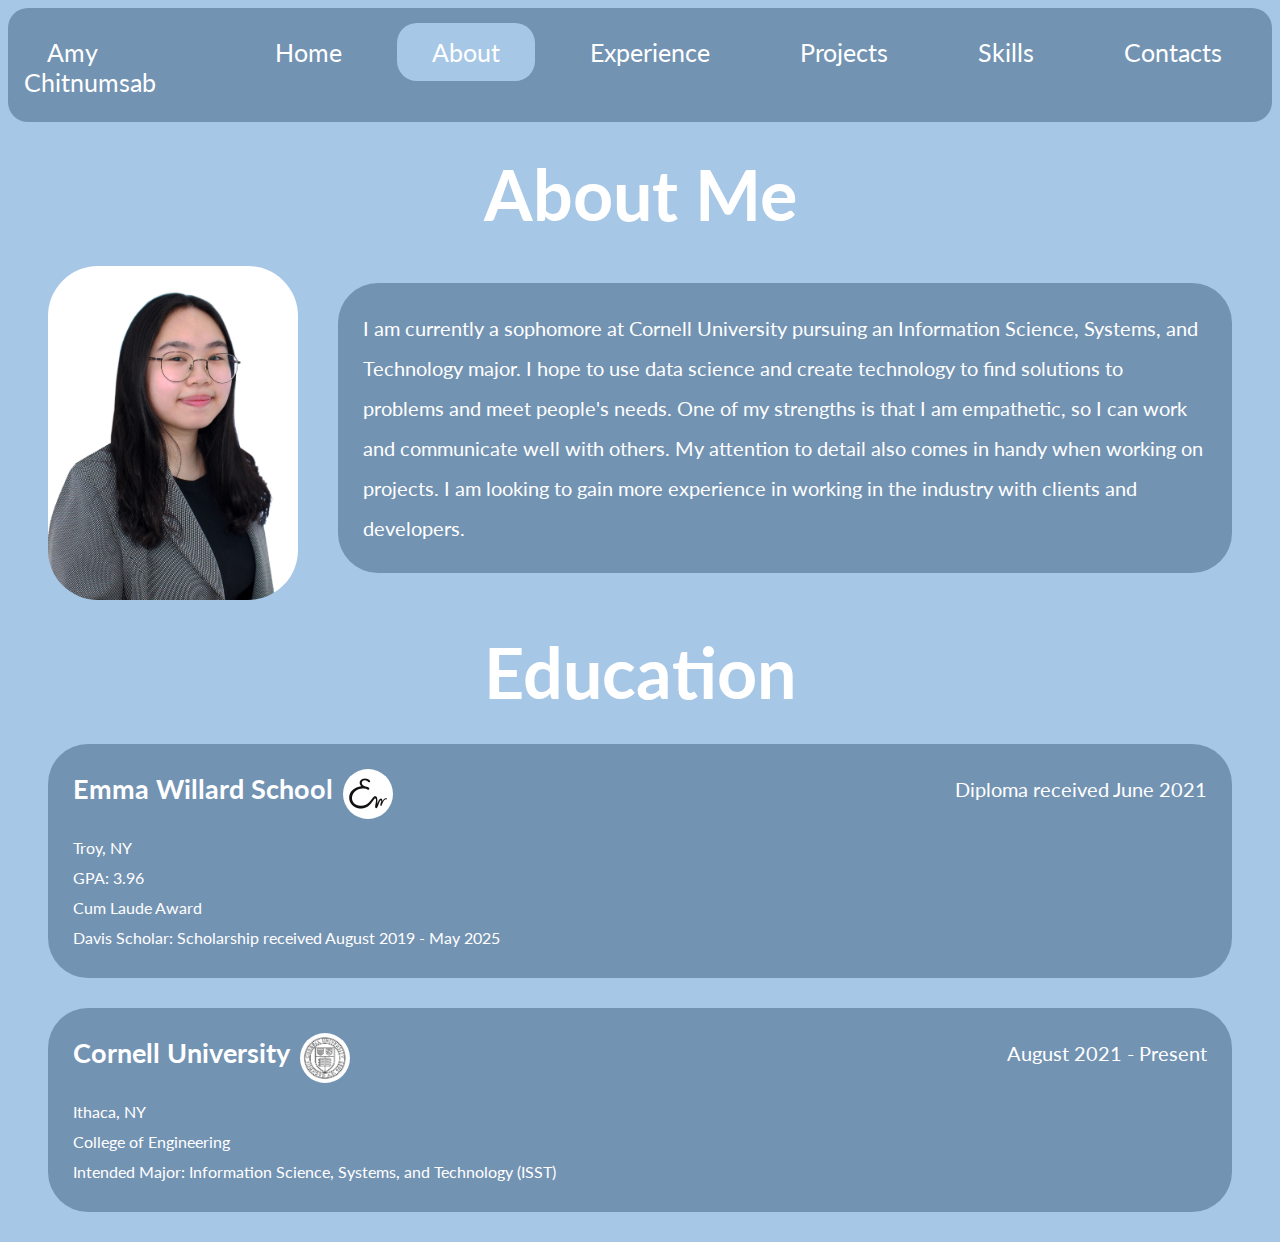
==== about.html @ 1b8d2f05 "home/about" ====
<!DOCTYPE html>
<html>
    <head>
        <title>About</title>
        <link href="stylesheet.css" rel="stylesheet">
        <link href='https://fonts.googleapis.com/css?family=Lato' rel='stylesheet'>
    </head>
    <body>
      <div class="navbar">
        <div class="name">
            <p>&nbsp;&nbsp;&nbsp; Amy Chitnumsab</p>
        </div>
        <nav>
            <ul>
                <li>
                    <a href="index.html">Home</a>
                </li>
                <li>
                    <a href="about.html" class="active">About</a>
                </li>
                <li>
                    <a href="experience.html">Experience</a>
                </li>
                <li>
                    <a href="projects.html">Projects</a>
                </li>
                <li>
                    <a href="skills.html">Skills</a>
                </li>
                <li>
                    <a href="contacts.html">Contacts</a>
                </li>
            </ul>
        </nav>
      </div>
      <div class="title">About Me</div>
      <div class="about">
        <img src="Images/Portrait.jpg" alt="Portrait" style="max-width:250px;border-radius:50px;float:left;margin-top:10px;margin-left:40px;">
        <span>I am currently a sophomore at Cornell University pursuing an Information Science, Systems, and Technology major. I hope to use data science and 
            create technology to find solutions to problems and meet people's needs. One of my strengths is that I am empathetic, so I can work and communicate 
            well with others. My attention to detail also comes in handy when working on projects. I am looking to gain more experience in working in the 
            industry with clients and developers. </span>
      </div>
      <div class="title">Education</div>
      <div class="box">
        <a href="https://www.emmawillard.org/" target="_blank">
            <div class="box-title edu-title">Emma Willard School</div>
            <img src="Images/EWS.jpg" alt="EWS Logo" class="icon about-icon">
        </a>
        <div class="date">Diploma received June 2021</div>
        <div class="descr">Troy, NY<br>GPA: 3.96<br>Cum Laude Award<br>Davis Scholar: Scholarship received August 2019 - May 2025</div>
      </div>
      <div class="box">
        <a href="https://infosci.cornell.edu/undergraduate/info-sci-majors/bs-information-science-systems-and-technology" target="_blank">
            <div class="box-title edu-title">Cornell University</div>
            <img src="Images/CU.jpg" alt="CU Logo" class="icon about-icon">
        </a>
        <div class="date">August 2021 - Present</div>
        <div class="descr">Ithaca, NY<br>College of Engineering<br>Intended Major: Information Science, Systems, and Technology (ISST)</div>
      </div>
    </body>
</html>
---- stylesheet.css ----
/* general body */
body {
  background-color: #A7C7E7;
  font-family: 'Lato';
  /*#EBE6D9*/
}

.title {
  margin-top: 30px;
  color: #FFFFFF;
  font-weight: bold;
  text-align: center;
  font-size: 70px;
}

.box {
  background-color: #7393B3;
  border-radius: 40px;
  margin-top: 30px;
  margin-bottom: 30px;
  margin-left: 40px;
  margin-right: 40px;
  padding: 25px;
  line-height: 40px;
}

.box-title {
  float: left;
  color: #FFFFFF;
  font-weight: bold;
  font-size: 27px;
}

.descr {
  color: #FFFFFF;
  font-size: 16px;
  line-height: 30px;
}

.icon:hover {
  opacity: 0.7;
  transition: opacity 0.3s;
}

/* navigation bar */
*{transition: all 0.3s ease-in-out;}

.navbar {
  background-color: #7393B3;
  display: flex;
  justify-content: space-between;
  align-items: baseline;
  border-radius: 20px;
  width: 100%;
}

.name {
  float: left;
  font-size: 25px;
  color: #FFFFFF;
  padding: 0px 16px;
}

nav {
  float: right;
}

ul {
  display: flex;
  gap: 20px;
  list-style-type: none;
  margin: 15px;
  }

  li {
    float: left;
  }
  
  li a {
    display: block;
    font-size: 25px;
    color: #FFFFFF;
    text-align: center;
    padding: 14px 35px;
    text-decoration: none;
  }
  
  li a:hover {
    background-color: #A7C7E7;
    border-radius: 20px;
  }
  
  .active {
    background-color: #A7C7E7;
    border-radius: 20px;
  }

/* home page */
.home-container {
  margin-top: 30px;
  position: relative;
  text-align: center;
  color: #FFFFFF;
}

.home-title {
  position: absolute;
  top: 40%;
  left: 50%;
  transform: translate(-50%, -50%);
  font-weight: bold;
  font-size: 90px;
}

.home-icon {
  max-width:80px;
  border-radius:50px;
  position: absolute;
  top: 60%;
  transform: translate(-50%, -50%);
}

.resume-btn {
  position: absolute;
  top: 78%;
  left: 50%;
  transform: translate(-50%, -50%);
  background-color: #7393B3;
  border: none;
  border-radius: 20px;
  padding: 15px 32px;
  color: #FFFFFF;
  text-align: center;
  display: inline-block;
  font-size: 25px;
  font-family: 'Lato';
}

.resume-btn:hover {
  background-color: #A7C7E7;
}

/* about page */

.about {
  display: flex;
  align-items: center;
  margin-top: 20px;
}

span {
  background-color: #7393B3;
  border-radius: 40px;
  margin-left: 40px;
  margin-right: 40px;
  padding: 25px;
  color: #FFFFFF;
  font-size: 20px;
  line-height: 40px;
}

.edu-title:hover {
  color: #A7C7E7;
}

.about-icon {
  max-width:50px;
  border-radius:50px;
  margin-left:10px;
}

.date {
  float: right;
  color: #FFFFFF;
  font-size: 20px;
}
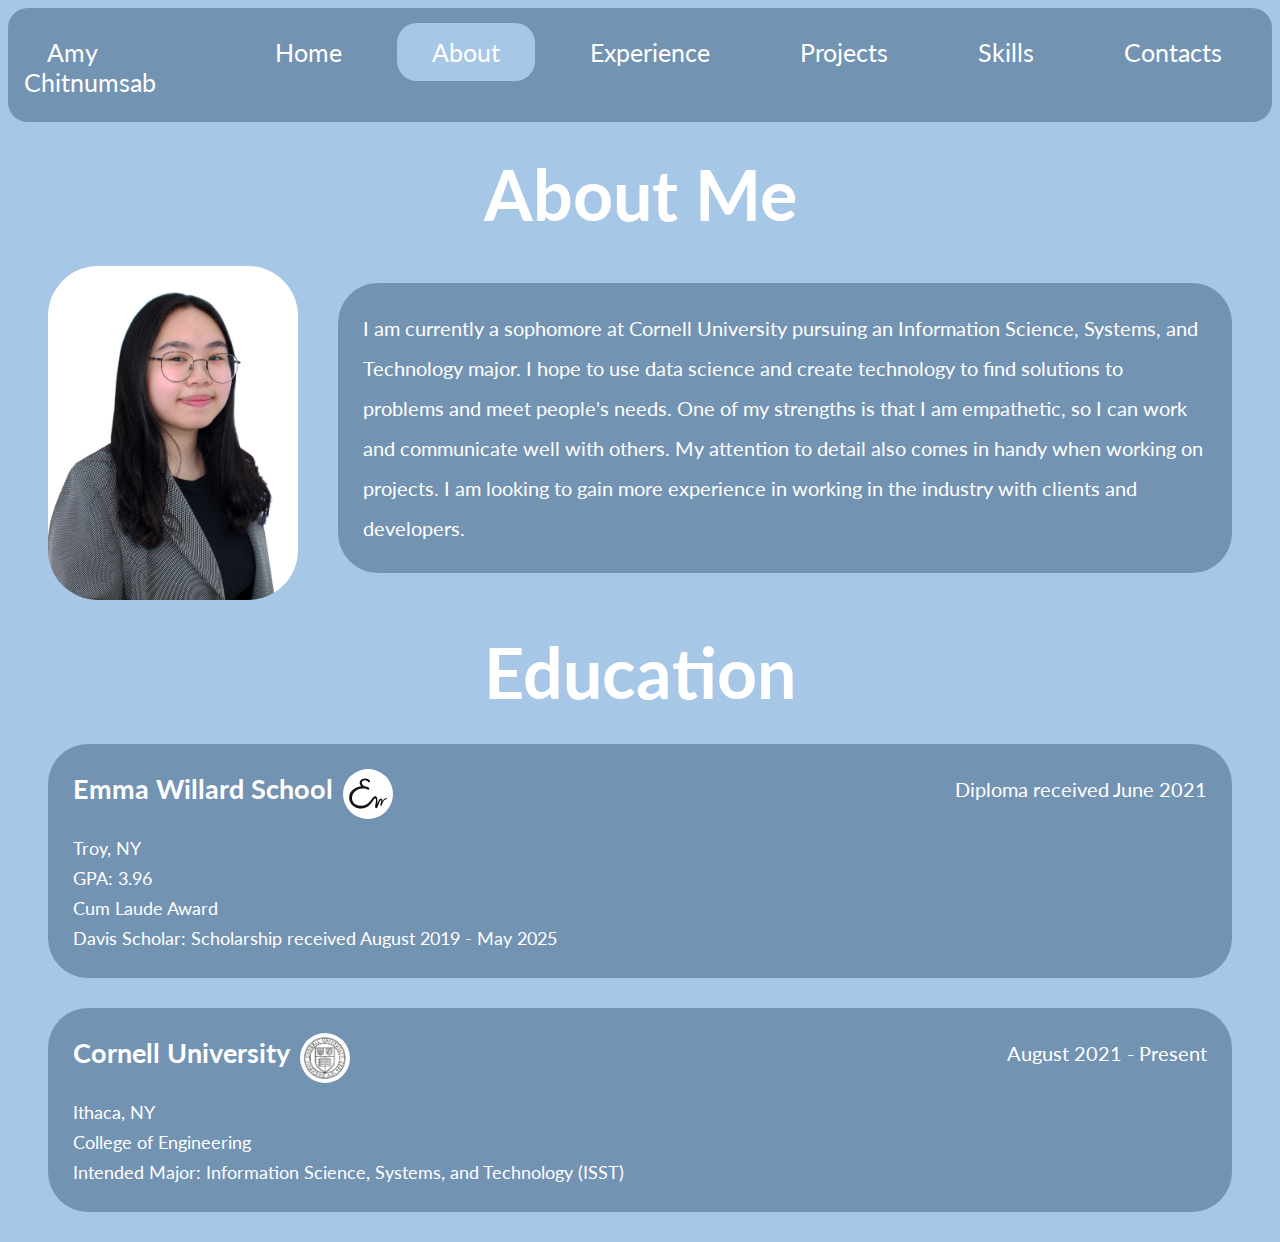
==== commit 4062fd15: "edited (7/12/22)" ====
--- a/about.html
+++ b/about.html
@@ -36,16 +36,16 @@
       <div class="title">About Me</div>
       <div class="about">
         <img src="Images/Portrait.jpg" alt="Portrait" style="max-width:250px;border-radius:50px;float:left;margin-top:10px;margin-left:40px;">
-        <span>I am currently a sophomore at Cornell University pursuing an Information Science, Systems, and Technology major. I hope to use data science and 
+        <span class="about-span">I am currently a sophomore at Cornell University pursuing an Information Science, Systems, and Technology major. I hope to use data science and 
             create technology to find solutions to problems and meet people's needs. One of my strengths is that I am empathetic, so I can work and communicate 
             well with others. My attention to detail also comes in handy when working on projects. I am looking to gain more experience in working in the 
-            industry with clients and developers. </span>
+            industry with clients and developers.</span>
       </div>
       <div class="title">Education</div>
       <div class="box">
         <a href="https://www.emmawillard.org/" target="_blank">
             <div class="box-title edu-title">Emma Willard School</div>
-            <img src="Images/EWS.jpg" alt="EWS Logo" class="icon about-icon">
+            <img src="Images/EWS.jpg" alt="EWS Logo" style="width:50px;height:50px;" class="icon about-icon">
         </a>
         <div class="date">Diploma received June 2021</div>
         <div class="descr">Troy, NY<br>GPA: 3.96<br>Cum Laude Award<br>Davis Scholar: Scholarship received August 2019 - May 2025</div>
@@ -53,7 +53,7 @@
       <div class="box">
         <a href="https://infosci.cornell.edu/undergraduate/info-sci-majors/bs-information-science-systems-and-technology" target="_blank">
             <div class="box-title edu-title">Cornell University</div>
-            <img src="Images/CU.jpg" alt="CU Logo" class="icon about-icon">
+            <img src="Images/CU.jpg" alt="CU Logo" style="width:50px;height:50px;" class="icon about-icon">
         </a>
         <div class="date">August 2021 - Present</div>
         <div class="descr">Ithaca, NY<br>College of Engineering<br>Intended Major: Information Science, Systems, and Technology (ISST)</div>
--- a/stylesheet.css
+++ b/stylesheet.css
@@ -33,7 +33,7 @@
 
 .descr {
   color: #FFFFFF;
-  font-size: 16px;
+  font-size: 18px;
   line-height: 30px;
 }
 
@@ -113,7 +113,6 @@
 }
 
 .home-icon {
-  max-width:80px;
   border-radius:50px;
   position: absolute;
   top: 60%;
@@ -141,14 +140,13 @@
 }
 
 /* about page */
-
 .about {
   display: flex;
   align-items: center;
   margin-top: 20px;
 }
 
-span {
+.about-span {
   background-color: #7393B3;
   border-radius: 40px;
   margin-left: 40px;
@@ -164,13 +162,104 @@
 }
 
 .about-icon {
-  max-width:50px;
-  border-radius:50px;
-  margin-left:10px;
+  border-radius: 50px;
+  margin-left: 10px;
 }
 
 .date {
   float: right;
   color: #FFFFFF;
   font-size: 20px;
-}+}
+
+/* experience page */
+/*.collapsible {
+  background-color: #777;
+  color: white;
+  cursor: pointer;
+  margin-left: 40px;
+  margin-right: 40px;
+  margin-top: 20px;
+  padding: 18px;
+  width: 100%;
+  border: none;
+  text-align: left;
+  outline: none;
+  font-size: 15px;
+}
+
+.active, .collapsible:hover {
+  background-color: #555;
+}
+
+.collapsible:after {
+  content: '\002B';
+  color: white;
+  font-weight: bold;
+  float: right;
+  margin-left: 40px;
+  margin-right: 40px;
+}
+
+.active:after {
+  content: "\2212";
+}
+
+.content {
+  padding: 0 18px;
+  max-height: 0;
+  overflow: hidden;
+  transition: max-height 0.3s ease-out;
+  background-color: #f1f1f1;
+}*/
+
+.skill-box {
+  display: flex;
+  flex-direction: row;
+}
+
+.skill-first {
+  margin-top: 20px;
+}
+
+.skill-next {
+  margin-top: 20px;
+  margin-left: 180px;
+}
+
+.skill-span {
+  vertical-align: middle;
+  color: #FFFFFF;
+  font-size: 20px;
+  line-height: 30px;
+}
+
+.skill-icon {
+  vertical-align: middle;
+  margin-left: 10px;
+  border-radius: 50px;
+}
+
+.emails {
+  color: #FFFFFF;
+}
+
+.emails:hover {
+  color:#A7C7E7;
+}
+
+a:link {
+  text-decoration: none;
+}
+
+a:visited {
+  text-decoration: none;
+}
+
+a:hover {
+  text-decoration: none;
+}
+
+a:active {
+  text-decoration: none;
+}
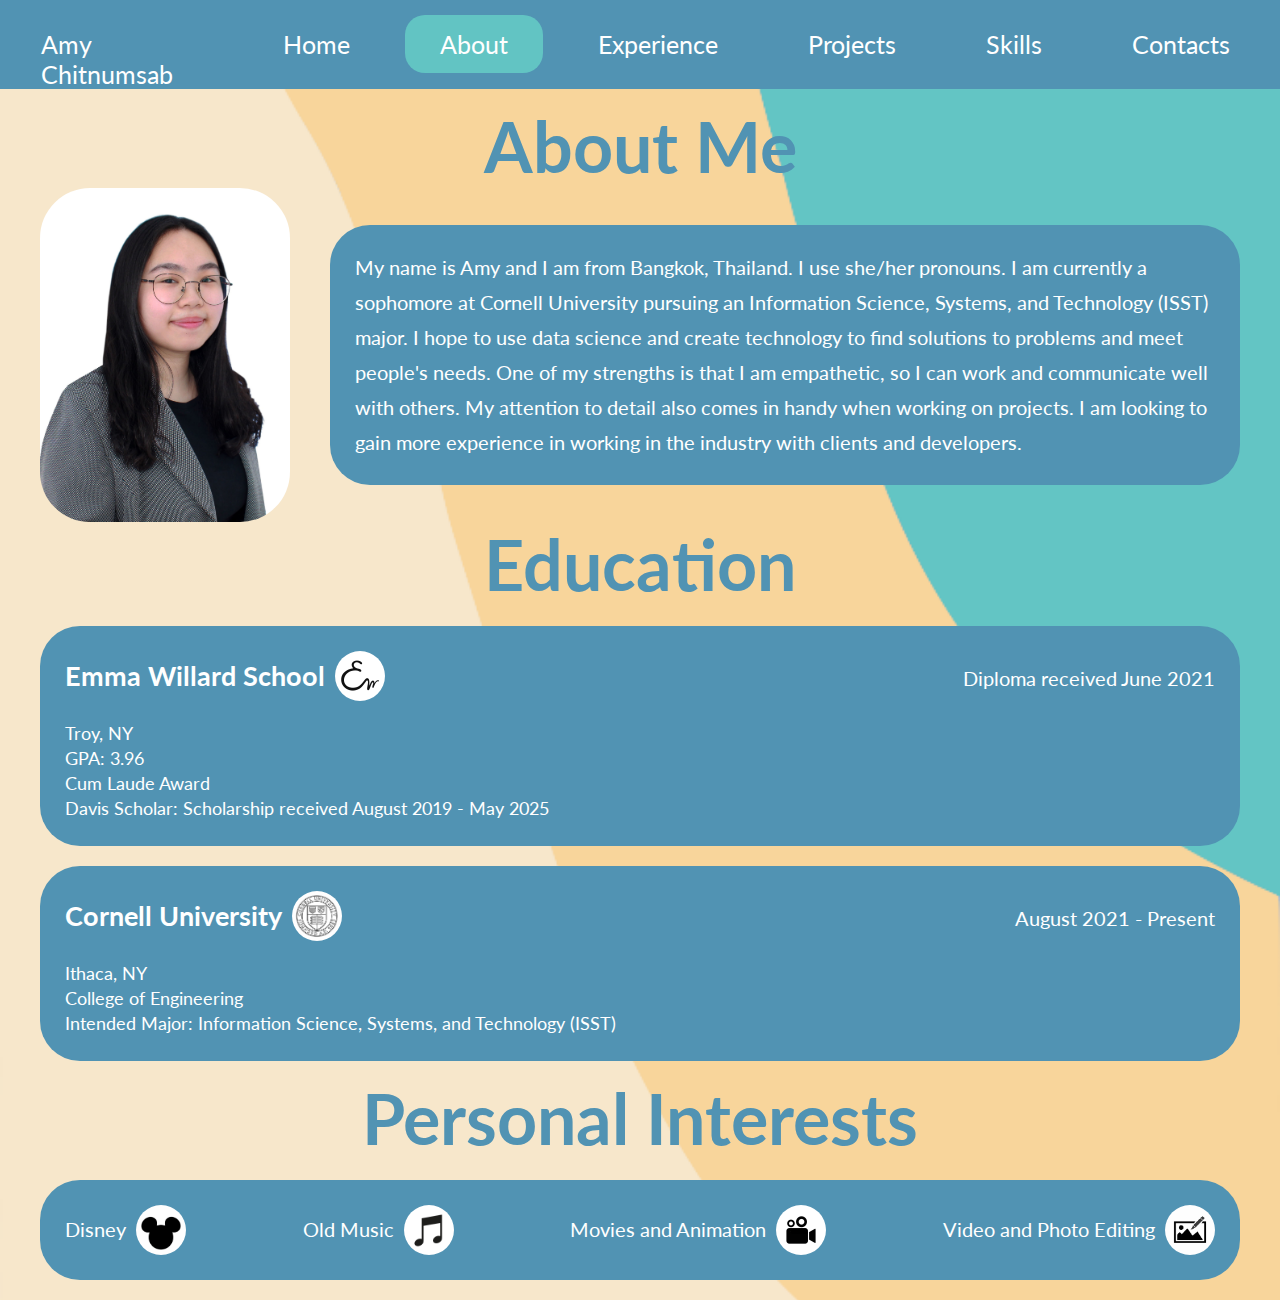
==== commit 7fe11116: "edited (27/7/22)" ====
--- a/about.html
+++ b/about.html
@@ -4,59 +4,95 @@
         <title>About</title>
         <link href="stylesheet.css" rel="stylesheet">
         <link href='https://fonts.googleapis.com/css?family=Lato' rel='stylesheet'>
+        <meta name="viewport" content="width=device-width, initial-scale=1.0">
     </head>
     <body>
-      <div class="navbar">
-        <div class="name">
-            <p>&nbsp;&nbsp;&nbsp; Amy Chitnumsab</p>
+        <!--------------------------------------------------------NAVIGATION BAR-------------------------------------------------------->
+        <div class="navbar">
+            <div class="name">Amy Chitnumsab</div>
+            <nav>
+                <ul>
+                    <li>
+                        <a href="index.html">Home</a>
+                    </li>
+                    <li>
+                        <a href="about.html" class="active">About</a>
+                    </li>
+                    <li>
+                        <a href="experience.html">Experience</a>
+                    </li>
+                    <li>
+                        <a href="projects.html">Projects</a>
+                    </li>
+                    <li>
+                        <a href="skills.html">Skills</a>
+                    </li>
+                    <li>
+                        <a href="contacts.html">Contacts</a>
+                    </li>
+                </ul>
+            </nav>
         </div>
-        <nav>
-            <ul>
-                <li>
-                    <a href="index.html">Home</a>
-                </li>
-                <li>
-                    <a href="about.html" class="active">About</a>
-                </li>
-                <li>
-                    <a href="experience.html">Experience</a>
-                </li>
-                <li>
-                    <a href="projects.html">Projects</a>
-                </li>
-                <li>
-                    <a href="skills.html">Skills</a>
-                </li>
-                <li>
-                    <a href="contacts.html">Contacts</a>
-                </li>
-            </ul>
-        </nav>
-      </div>
-      <div class="title">About Me</div>
-      <div class="about">
-        <img src="Images/Portrait.jpg" alt="Portrait" style="max-width:250px;border-radius:50px;float:left;margin-top:10px;margin-left:40px;">
-        <span class="about-span">I am currently a sophomore at Cornell University pursuing an Information Science, Systems, and Technology major. I hope to use data science and 
-            create technology to find solutions to problems and meet people's needs. One of my strengths is that I am empathetic, so I can work and communicate 
-            well with others. My attention to detail also comes in handy when working on projects. I am looking to gain more experience in working in the 
-            industry with clients and developers.</span>
-      </div>
-      <div class="title">Education</div>
-      <div class="box">
-        <a href="https://www.emmawillard.org/" target="_blank">
-            <div class="box-title edu-title">Emma Willard School</div>
-            <img src="Images/EWS.jpg" alt="EWS Logo" style="width:50px;height:50px;" class="icon about-icon">
-        </a>
-        <div class="date">Diploma received June 2021</div>
-        <div class="descr">Troy, NY<br>GPA: 3.96<br>Cum Laude Award<br>Davis Scholar: Scholarship received August 2019 - May 2025</div>
-      </div>
-      <div class="box">
-        <a href="https://infosci.cornell.edu/undergraduate/info-sci-majors/bs-information-science-systems-and-technology" target="_blank">
-            <div class="box-title edu-title">Cornell University</div>
-            <img src="Images/CU.jpg" alt="CU Logo" style="width:50px;height:50px;" class="icon about-icon">
-        </a>
-        <div class="date">August 2021 - Present</div>
-        <div class="descr">Ithaca, NY<br>College of Engineering<br>Intended Major: Information Science, Systems, and Technology (ISST)</div>
-      </div>
+
+        <!----------------------------------------------------------ABOUT ME---------------------------------------------------------->
+        <div class="title">About Me</div>
+
+        <div class="about">
+            <img src="Images/Portrait.jpg" alt="Portrait" style="max-width:250px;border-radius:50px;float:left;margin-left:40px;">
+            <span class="about-span">My name is Amy and I am from Bangkok, Thailand. I use she/her pronouns. I am currently a sophomore at Cornell University 
+                pursuing an Information Science, Systems, and Technology (ISST) major. I hope to use data science and create technology to find solutions to 
+                problems and meet people's needs.  One of my strengths is that I am empathetic, so I can work and communicate well with others. My attention 
+                to detail also comes in handy when working on projects. I am looking to gain more experience in working in the industry with clients and 
+                developers.
+            </span>
+        </div>
+
+        <!---------------------------------------------------------EDUCATION--------------------------------------------------------->
+        <div class="after-title">Education</div>
+        <div class="vert-boxes">
+            <div class="box">
+                <div class="box-top">
+                    <a href="https://www.emmawillard.org/" target="_blank" class="box-heading">
+                        <div class="box-title link-title">Emma Willard School</div>
+                        <img src="Images/EWS.jpg" alt="EWS Logo" style="width:50px;height:50px;" class="icon title-icon">
+                    </a>
+                    <div class="date">Diploma received June 2021</div>
+                </div>
+                <div class="descr">Troy, NY<br>GPA: 3.96<br>Cum Laude Award<br>Davis Scholar: Scholarship received August 2019 - May 2025</div>
+            </div>
+    
+            <div class="box">
+                <div class="box-top">
+                    <a href="https://infosci.cornell.edu/undergraduate/info-sci-majors/bs-information-science-systems-and-technology" target="_blank" class="box-heading">
+                        <div class="box-title link-title">Cornell University</div>
+                        <img src="Images/CU.jpg" alt="CU Logo" style="width:50px;height:50px;" class="icon title-icon">
+                    </a>
+                    <div class="date">August 2021 - Present</div>
+                </div>
+                <div class="descr">Ithaca, NY<br>College of Engineering<br>Intended Major: Information Science, Systems, and Technology (ISST)</div>
+            </div>
+        </div>
+
+        <!-----------------------------------------------------PERSONAL INTERESTS---------------------------------------------------->
+        <div class="title">Personal Interests</div>
+
+        <div class="hori-box box interests">
+            <div class="descr-pair">
+                <span class="descr-text">Disney</span>
+                <img src="Images/Mickey.png" alt="Disney Logo" style="width:50px;height:50px;" class="title-icon">
+            </div>
+            <div class="descr-pair">
+                <span class="descr-text">Old Music</span>
+                <img src="Images/Music.jpg" alt="Music Logo" style="width:50px;height:50px;" class="title-icon">
+            </div>
+            <div class="descr-pair">
+                <span class="descr-text">Movies and Animation</span>
+                <img src="Images/Movies.jpeg" alt="Movie Logo" style="width:50px;height:50px;" class="title-icon">
+            </div>
+            <div class="descr-pair">
+                <span class="descr-text">Video and Photo Editing</span>
+                <img src="Images/Editing.png" alt="Editing Logo" style="width:50px;height:50px;" class="title-icon">
+            </div>
+        </div>
     </body>
 </html>--- a/stylesheet.css
+++ b/stylesheet.css
@@ -1,68 +1,133 @@
-/* general body */
+/*************************** GENERAL ***************************/
 body {
-  background-color: #A7C7E7;
+  margin: 0;
+  /*background-color: #F8E6CB;*/
+  background-image: url(Images/Web\ background.png);
+  background-size: cover;
   font-family: 'Lato';
-  /*#EBE6D9*/
 }
 
 .title {
-  margin-top: 30px;
-  color: #FFFFFF;
+  margin-top: 15px;
+  color: #5193B3;
   font-weight: bold;
   text-align: center;
   font-size: 70px;
 }
 
-.box {
-  background-color: #7393B3;
-  border-radius: 40px;
-  margin-top: 30px;
-  margin-bottom: 30px;
-  margin-left: 40px;
-  margin-right: 40px;
-  padding: 25px;
-  line-height: 40px;
-}
-
-.box-title {
-  float: left;
-  color: #FFFFFF;
-  font-weight: bold;
-  font-size: 27px;
-}
-
-.descr {
-  color: #FFFFFF;
-  font-size: 18px;
-  line-height: 30px;
-}
-
 .icon:hover {
   opacity: 0.7;
   transition: opacity 0.3s;
 }
 
-/* navigation bar */
-*{transition: all 0.3s ease-in-out;}
-
-.navbar {
-  background-color: #7393B3;
+/*************************** TEXT BOXES ***************************/
+.vert-boxes {
+  display: flex;
+  flex-flow: row wrap;
+  justify-content: center;
+  column-gap: 20px;
+  margin-left: 40px;
+  margin-right: 40px;
+}
+
+.hori-box {
+  margin-bottom: 20px;
+  margin-left: 40px;
+  margin-right: 40px;
+}
+
+.box {
+  flex-grow: 1;
+  background-color: #5193B3;
+  margin-top: 20px;
+  border-radius: 40px;
+  padding: 25px;
+  line-height: 30px;
+}
+
+.box-top {
   display: flex;
   justify-content: space-between;
   align-items: baseline;
-  border-radius: 20px;
+  margin-bottom: 10px;
+}
+
+.box-heading {
+  display: flex;
+  justify-content: flex-start;
+  align-items: center;
+  gap: 10px;
+}
+
+.box-title {
+  color: #FFFFFF;
+  font-weight: bold;
+  font-size: 27px;
+}
+
+.link-title:hover {
+  color: #F8D49B;
+}
+
+.title-icon {
+  border-radius: 50px;
+}
+
+.date {
+  color: #FFFFFF;
+  font-size: 20px;
+}
+
+.descr {
+  margin-top: 20px;
+  color: #FFFFFF;
+  font-size: 18px;
+  line-height: 25px;
+}
+
+.descr-box {
+  margin-top: 20px;
+  display: flex;
+  flex-direction: column;
+  justify-content: flex-start;
+  row-gap: 20px;
+}
+
+.descr-trio {
+  display: flex;
+  flex-direction: column;
+  justify-content: flex-start;
+}
+
+.descr-pair {
+  display: flex;
+  justify-content: flex-start;
+  align-items: center;
+  gap: 10px;
+}
+
+.descr-text {
+  color: #FFFFFF;
+  font-size: 20px;
+  line-height: 25px;
+}
+
+/*************************** NAVIGATION BAR ***************************/
+*{transition: all 0.3s ease-in-out;}
+
+.navbar {
+  background-color: #5193B3;
+  display: flex;
+  justify-content: space-between;
+  align-items: baseline;
   width: 100%;
 }
 
 .name {
-  float: left;
+  margin-left: 25px;
+  padding: 0px 16px;
   font-size: 25px;
   color: #FFFFFF;
-  padding: 0px 16px;
-}
-
-nav {
-  float: right;
 }
 
 ul {
@@ -86,21 +151,22 @@
   }
   
   li a:hover {
-    background-color: #A7C7E7;
+    background-color: #62C4C3;
     border-radius: 20px;
   }
   
   .active {
-    background-color: #A7C7E7;
+    background-color: #62C4C3;
     border-radius: 20px;
   }
 
-/* home page */
+/*************************** HOME PAGE ***************************/
 .home-container {
-  margin-top: 30px;
   position: relative;
   text-align: center;
-  color: #FFFFFF;
+  color: #5193B3;
+  width: 100%;
+  height: 100%;
 }
 
 .home-title {
@@ -109,7 +175,8 @@
   left: 50%;
   transform: translate(-50%, -50%);
   font-weight: bold;
-  font-size: 90px;
+  /*font-size: 90px;*/
+  font-size:6.5vw;
 }
 
 .home-icon {
@@ -124,96 +191,75 @@
   top: 78%;
   left: 50%;
   transform: translate(-50%, -50%);
-  background-color: #7393B3;
+  background-color: #5193B3;
   border: none;
   border-radius: 20px;
   padding: 15px 32px;
   color: #FFFFFF;
   text-align: center;
   display: inline-block;
-  font-size: 25px;
+  /*font-size: 25px;*/
+  font-size: 1.95vw;
   font-family: 'Lato';
 }
 
 .resume-btn:hover {
-  background-color: #A7C7E7;
-}
-
-/* about page */
+  background-color: #62C4C3;
+}
+
+/*************************** ABOUT PAGE ***************************/
 .about {
   display: flex;
   align-items: center;
-  margin-top: 20px;
 }
 
 .about-span {
-  background-color: #7393B3;
+  background-color: #5193B3;
   border-radius: 40px;
   margin-left: 40px;
   margin-right: 40px;
   padding: 25px;
   color: #FFFFFF;
   font-size: 20px;
-  line-height: 40px;
-}
-
-.edu-title:hover {
-  color: #A7C7E7;
-}
-
-.about-icon {
-  border-radius: 50px;
-  margin-left: 10px;
-}
-
-.date {
-  float: right;
-  color: #FFFFFF;
-  font-size: 20px;
-}
-
-/* experience page */
-/*.collapsible {
-  background-color: #777;
-  color: white;
-  cursor: pointer;
-  margin-left: 40px;
-  margin-right: 40px;
-  margin-top: 20px;
-  padding: 18px;
-  width: 100%;
-  border: none;
-  text-align: left;
-  outline: none;
-  font-size: 15px;
-}
-
-.active, .collapsible:hover {
-  background-color: #555;
-}
-
-.collapsible:after {
-  content: '\002B';
-  color: white;
+  line-height: 35px;
+}
+
+.after-title {
+  color: #5193B3;
   font-weight: bold;
-  float: right;
-  margin-left: 40px;
-  margin-right: 40px;
-}
-
-.active:after {
-  content: "\2212";
-}
-
-.content {
-  padding: 0 18px;
-  max-height: 0;
-  overflow: hidden;
-  transition: max-height 0.3s ease-out;
-  background-color: #f1f1f1;
-}*/
-
-.skill-box {
+  text-align: center;
+  font-size: 70px;
+}
+
+.interests {
+  margin-top: 20px;
+  display: flex;
+  flex-direction: row;
+  justify-content: space-between;
+}
+
+/*************************** PROJECTS PAGE ***************************/
+.demo {
+  display: flex;
+  justify-content: space-between;
+  align-items: center;
+  gap: 30px;
+}
+
+.demo-descr {
+  display: flex;
+  justify-content: flex-start;
+  flex-basis: 830px;
+}
+
+.video {
+  margin-top: 10px;
+  margin-right: 10px;
+  margin-bottom: 10px;
+  border-radius: 30px;
+}
+
+/*.skill-box {
   display: flex;
   flex-direction: row;
 }
@@ -238,8 +284,10 @@
   vertical-align: middle;
   margin-left: 10px;
   border-radius: 50px;
-}
-
+}*/
+
+
+/*************************** LINKS ***************************/
 .emails {
   color: #FFFFFF;
 }
@@ -262,4 +310,4 @@
 
 a:active {
   text-decoration: none;
-}
+}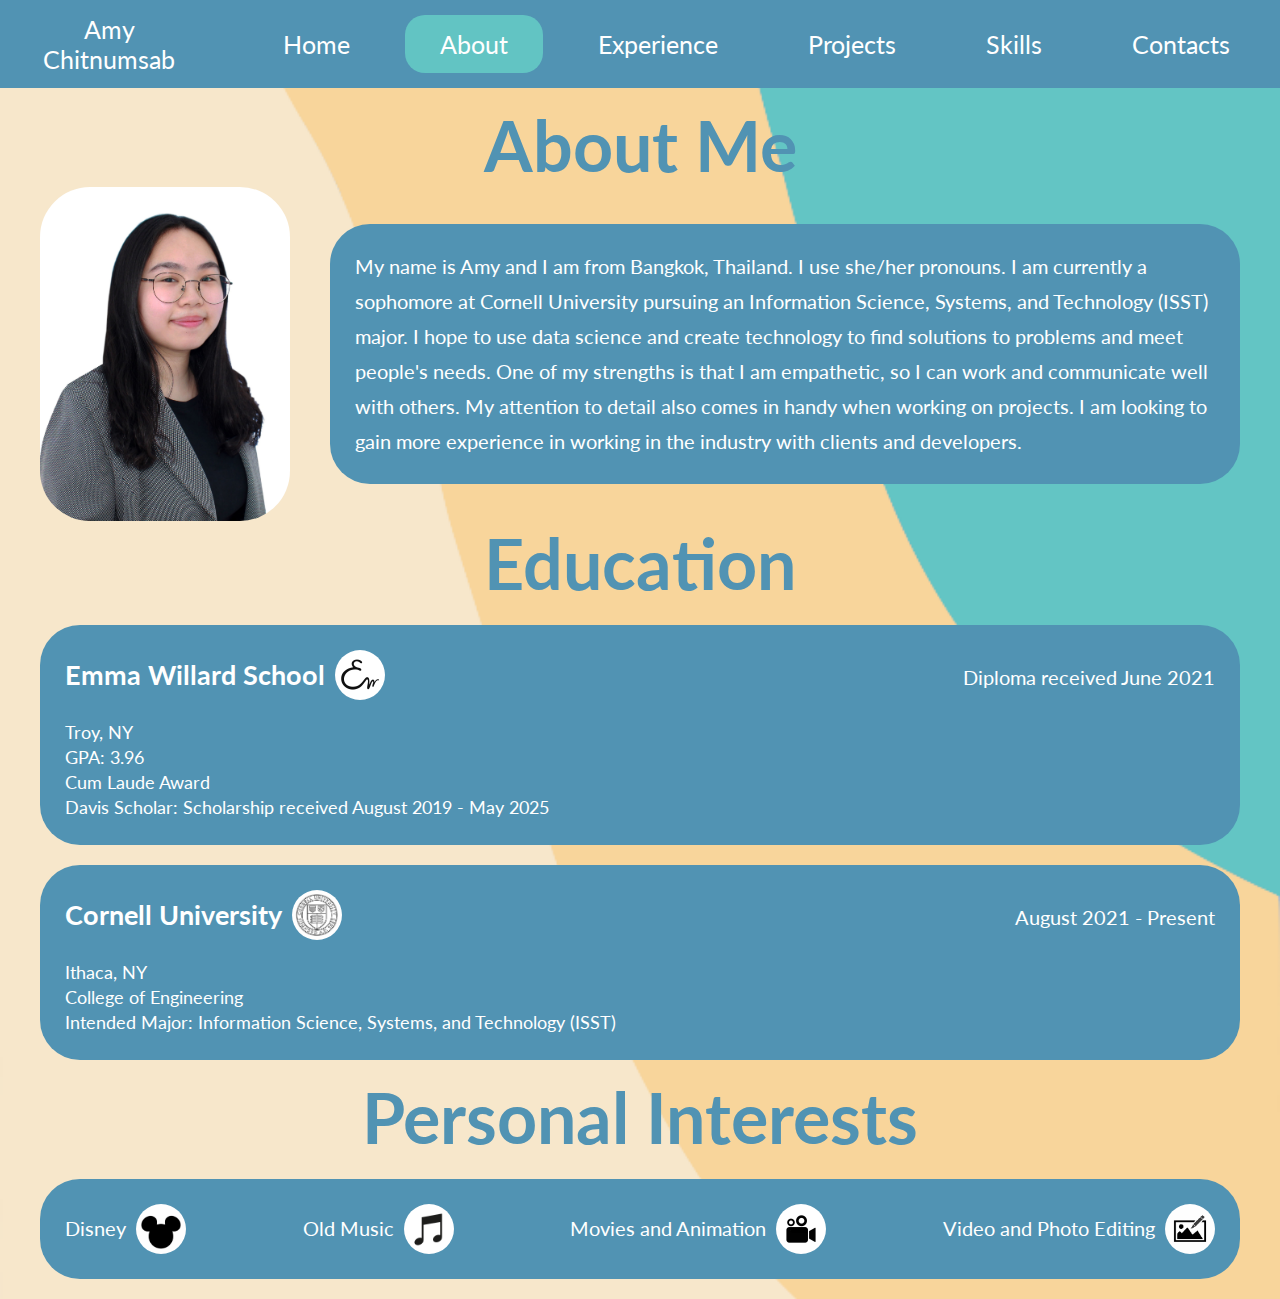
==== commit f09ab355: "edited 2 (28/7/22)" ====
--- a/about.html
+++ b/about.html
@@ -38,7 +38,7 @@
         <div class="title">About Me</div>
 
         <div class="about">
-            <img src="Images/Portrait.jpg" alt="Portrait" style="max-width:250px;border-radius:50px;float:left;margin-left:40px;">
+            <img src="Images/Portrait.jpg" alt="Portrait" class="portrait"><!--style="max-width:250px;border-radius:50px;float:left;margin-left:40px;"-->
             <span class="about-span">My name is Amy and I am from Bangkok, Thailand. I use she/her pronouns. I am currently a sophomore at Cornell University 
                 pursuing an Information Science, Systems, and Technology (ISST) major. I hope to use data science and create technology to find solutions to 
                 problems and meet people's needs.  One of my strengths is that I am empathetic, so I can work and communicate well with others. My attention 
@@ -54,7 +54,7 @@
                 <div class="box-top">
                     <a href="https://www.emmawillard.org/" target="_blank" class="box-heading">
                         <div class="box-title link-title">Emma Willard School</div>
-                        <img src="Images/EWS.jpg" alt="EWS Logo" style="width:50px;height:50px;" class="icon title-icon">
+                        <img src="Images/EWS.jpg" alt="EWS Logo" class="icon title-icon"><!--style="width:50px;height:50px;"-->
                     </a>
                     <div class="date">Diploma received June 2021</div>
                 </div>
@@ -65,7 +65,7 @@
                 <div class="box-top">
                     <a href="https://infosci.cornell.edu/undergraduate/info-sci-majors/bs-information-science-systems-and-technology" target="_blank" class="box-heading">
                         <div class="box-title link-title">Cornell University</div>
-                        <img src="Images/CU.jpg" alt="CU Logo" style="width:50px;height:50px;" class="icon title-icon">
+                        <img src="Images/CU.jpg" alt="CU Logo" class="icon title-icon">
                     </a>
                     <div class="date">August 2021 - Present</div>
                 </div>
@@ -79,19 +79,19 @@
         <div class="hori-box box interests">
             <div class="descr-pair">
                 <span class="descr-text">Disney</span>
-                <img src="Images/Mickey.png" alt="Disney Logo" style="width:50px;height:50px;" class="title-icon">
+                <img src="Images/Mickey.png" alt="Disney Logo" class="title-icon">
             </div>
             <div class="descr-pair">
                 <span class="descr-text">Old Music</span>
-                <img src="Images/Music.jpg" alt="Music Logo" style="width:50px;height:50px;" class="title-icon">
+                <img src="Images/Music.jpg" alt="Music Logo" class="title-icon">
             </div>
             <div class="descr-pair">
                 <span class="descr-text">Movies and Animation</span>
-                <img src="Images/Movies.jpeg" alt="Movie Logo" style="width:50px;height:50px;" class="title-icon">
+                <img src="Images/Movies.jpeg" alt="Movie Logo" class="title-icon">
             </div>
             <div class="descr-pair">
                 <span class="descr-text">Video and Photo Editing</span>
-                <img src="Images/Editing.png" alt="Editing Logo" style="width:50px;height:50px;" class="title-icon">
+                <img src="Images/Editing.png" alt="Editing Logo" class="title-icon">
             </div>
         </div>
     </body>
--- a/stylesheet.css
+++ b/stylesheet.css
@@ -70,6 +70,8 @@
 }
 
 .title-icon {
+  width: 50px;
+  height: 50px;
   border-radius: 50px;
 }
 
@@ -119,13 +121,14 @@
   background-color: #5193B3;
   display: flex;
   justify-content: space-between;
-  align-items: baseline;
+  align-items: center;
   width: 100%;
 }
 
 .name {
   margin-left: 25px;
   padding: 0px 16px;
+  text-align: center;
   font-size: 25px;
   color: #FFFFFF;
 }
@@ -165,8 +168,7 @@
   position: relative;
   text-align: center;
   color: #5193B3;
-  width: 100%;
-  height: 100%;
+  height: 100vh;
 }
 
 .home-title {
@@ -175,11 +177,21 @@
   left: 50%;
   transform: translate(-50%, -50%);
   font-weight: bold;
+  font-size: 6.5vw;
   /*font-size: 90px;*/
-  font-size:6.5vw;
+}
+
+.home-btns {
+  display: flex;
+  flex-direction: row;
+  justify-content: center;
+  column-gap: 150px;
+  margin-top: 20px;
 }
 
 .home-icon {
+  width:80px;
+  height:80px;
   border-radius:50px;
   position: absolute;
   top: 60%;
@@ -198,8 +210,7 @@
   color: #FFFFFF;
   text-align: center;
   display: inline-block;
-  /*font-size: 25px;*/
-  font-size: 1.95vw;
+  font-size: 25px;
   font-family: 'Lato';
 }
 
@@ -210,7 +221,14 @@
 /*************************** ABOUT PAGE ***************************/
 .about {
   display: flex;
+  flex-direction: row;
   align-items: center;
+}
+
+.portrait {
+  max-width: 250px;
+  border-radius: 50px;
+  margin-left: 40px;
 }
 
 .about-span {
@@ -234,8 +252,9 @@
 .interests {
   margin-top: 20px;
   display: flex;
-  flex-direction: row;
+  flex-flow: row wrap;
   justify-content: space-between;
+  column-gap: 20px;
 }
 
 /*************************** PROJECTS PAGE ***************************/
@@ -310,4 +329,103 @@
 
 a:active {
   text-decoration: none;
+}
+
+/*************************** RESPONSIVE DESIGN ***************************/
+@media screen and (max-width: 1000px) {
+  .name {
+    font-size: 20px;
+  }
+
+  .home-title {
+    font-size: 65px;
+  }
+
+  .home-btns {
+    column-gap: 130px;
+  }
+
+  .title-icon {
+    width: 40px;
+    height: 40px;
+  }
+
+  .about {
+    flex-direction: column;
+    row-gap: 20px;
+  }
+
+  .portrait {
+    align-self: center;
+    margin-top: 20px;
+    margin-left: 0px;
+    max-width: 300px;
+  }
+
+  .after-title {
+    margin-top: 15px;
+  }
+
+  .box-top {
+    flex-flow: column wrap;
+    row-gap: 10px;
+  }
+
+  .interests {
+    flex-flow: column wrap;
+    row-gap: 20px;
+  }
+}
+
+@media screen and (max-width: 720px) {
+  .name {
+    font-size: 20px;
+  }
+
+  .title {
+    font-size: 50px;
+  }
+
+  .after-title {
+    font-size: 50px;
+  }
+
+  .home-title {
+    font-size: 60px;
+  }
+
+  .home-btns {
+    column-gap: 110px;
+  }
+
+  .title-icon {
+    width: 40px;
+    height: 40px;
+  }
+
+  .about {
+    flex-direction: column;
+    row-gap: 20px;
+  }
+
+  .portrait {
+    align-self: center;
+    margin-top: 20px;
+    margin-left: 0px;
+    max-width: 300px;
+  }
+
+  .after-title {
+    margin-top: 15px;
+  }
+
+  .box-top {
+    flex-flow: column wrap;
+    row-gap: 10px;
+  }
+
+  .interests {
+    flex-flow: column wrap;
+    row-gap: 20px;
+  }
 }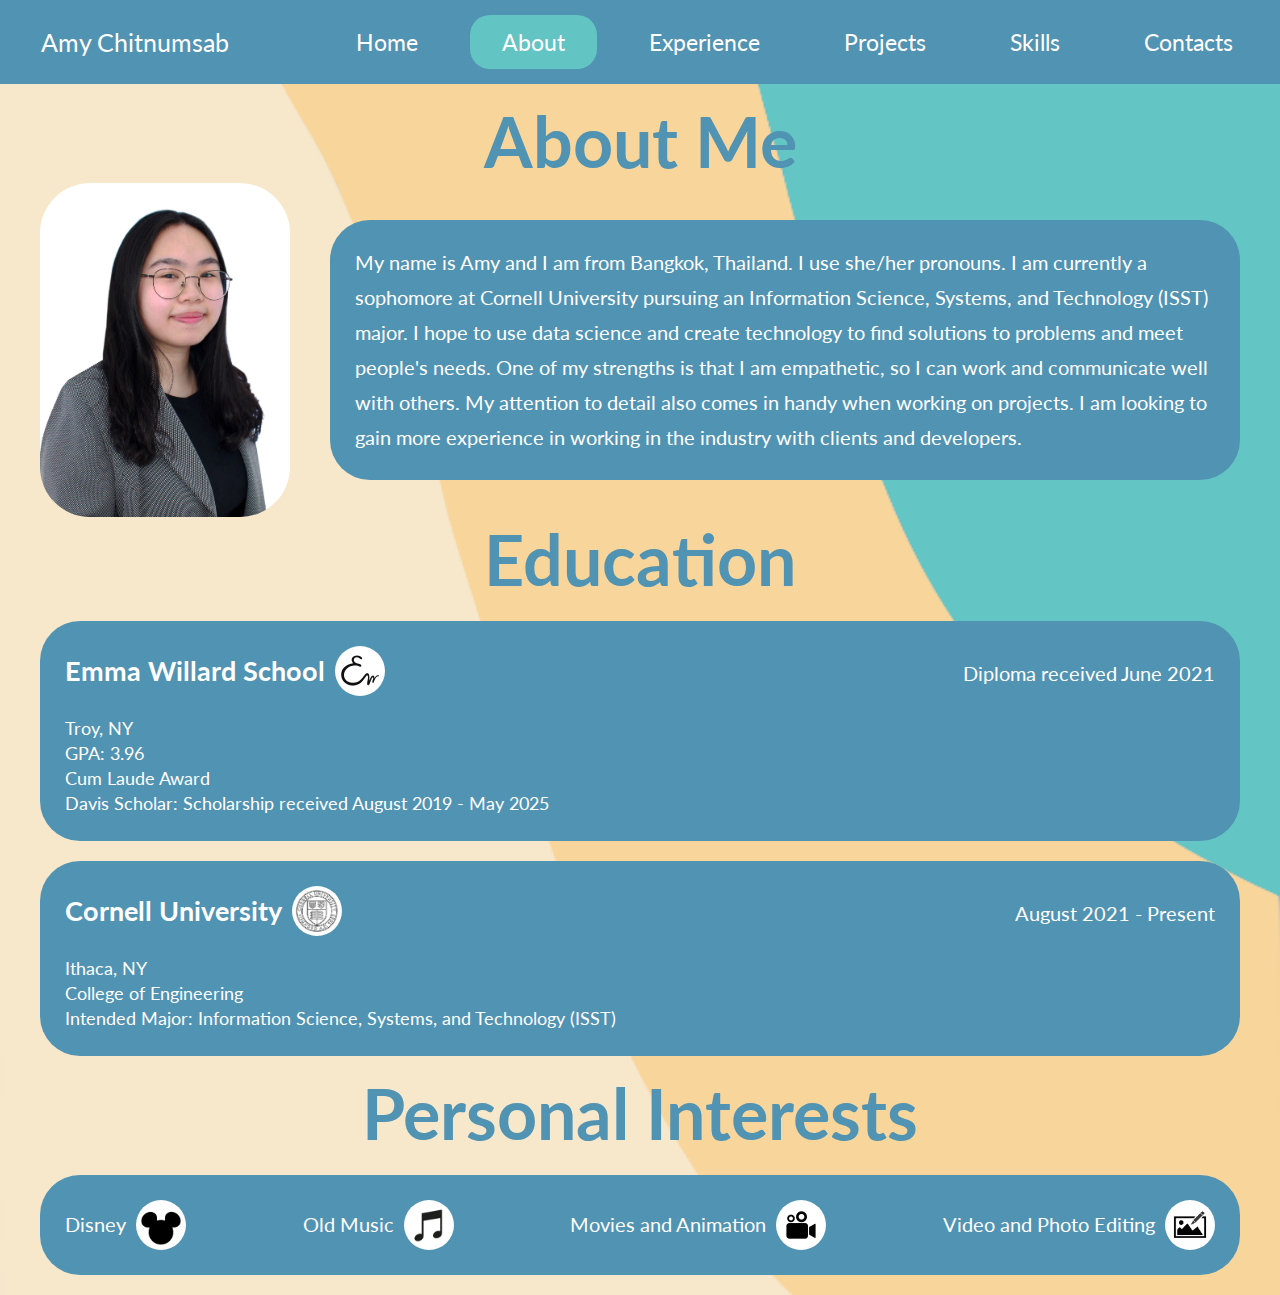
==== commit 30acfaf2: "edited (2/8/22)" ====
--- a/about.html
+++ b/about.html
@@ -5,40 +5,41 @@
         <link href="stylesheet.css" rel="stylesheet">
         <link href='https://fonts.googleapis.com/css?family=Lato' rel='stylesheet'>
         <meta name="viewport" content="width=device-width, initial-scale=1.0">
+        <link rel="stylesheet" href="https://cdnjs.cloudflare.com/ajax/libs/font-awesome/4.7.0/css/font-awesome.min.css">
     </head>
     <body>
         <!--------------------------------------------------------NAVIGATION BAR-------------------------------------------------------->
-        <div class="navbar">
+        <div class="navbar" id="topnav"> 
             <div class="name">Amy Chitnumsab</div>
             <nav>
-                <ul>
-                    <li>
-                        <a href="index.html">Home</a>
-                    </li>
-                    <li>
-                        <a href="about.html" class="active">About</a>
-                    </li>
-                    <li>
-                        <a href="experience.html">Experience</a>
-                    </li>
-                    <li>
-                        <a href="projects.html">Projects</a>
-                    </li>
-                    <li>
-                        <a href="skills.html">Skills</a>
-                    </li>
-                    <li>
-                        <a href="contacts.html">Contacts</a>
-                    </li>
-                </ul>
+                <a href="index.html">Home</a>
+                <a href="about.html" class="active">About</a>
+                <a href="experience.html">Experience</a>
+                <a href="projects.html">Projects</a>
+                <a href="skills.html">Skills</a>
+                <a href="contacts.html">Contacts</a>
             </nav>
+            <a href="javascript:void(0);" class="pull-out" onclick="resize()">
+                <i class="fa fa-bars"></i>
+            </a>
         </div>
+
+        <script>
+            function resize() {
+              var x = document.getElementById("topnav");
+              if (x.className === "navbar") {
+                x.className += " responsive";
+              } else {
+                x.className = "navbar";
+              }
+            }
+        </script>
 
         <!----------------------------------------------------------ABOUT ME---------------------------------------------------------->
         <div class="title">About Me</div>
 
         <div class="about">
-            <img src="Images/Portrait.jpg" alt="Portrait" class="portrait"><!--style="max-width:250px;border-radius:50px;float:left;margin-left:40px;"-->
+            <img src="Images/Portrait.jpg" alt="Portrait" class="portrait">
             <span class="about-span">My name is Amy and I am from Bangkok, Thailand. I use she/her pronouns. I am currently a sophomore at Cornell University 
                 pursuing an Information Science, Systems, and Technology (ISST) major. I hope to use data science and create technology to find solutions to 
                 problems and meet people's needs.  One of my strengths is that I am empathetic, so I can work and communicate well with others. My attention 
@@ -54,7 +55,7 @@
                 <div class="box-top">
                     <a href="https://www.emmawillard.org/" target="_blank" class="box-heading">
                         <div class="box-title link-title">Emma Willard School</div>
-                        <img src="Images/EWS.jpg" alt="EWS Logo" class="icon title-icon"><!--style="width:50px;height:50px;"-->
+                        <img src="Images/EWS.jpg" alt="EWS Logo" class="icon title-icon">
                     </a>
                     <div class="date">Diploma received June 2021</div>
                 </div>
--- a/stylesheet.css
+++ b/stylesheet.css
@@ -1,7 +1,6 @@
 /*************************** GENERAL ***************************/
 body {
   margin: 0;
-  /*background-color: #F8E6CB;*/
   background-image: url(Images/Web\ background.png);
   background-size: cover;
   font-family: 'Lato';
@@ -31,15 +30,15 @@
 }
 
 .hori-box {
-  margin-bottom: 20px;
   margin-left: 40px;
   margin-right: 40px;
+  margin-bottom: 20px;
 }
 
 .box {
   flex-grow: 1;
+  margin-top: 20px;
   background-color: #5193B3;
-  margin-top: 20px;
   border-radius: 40px;
   padding: 25px;
   line-height: 30px;
@@ -133,76 +132,70 @@
   color: #FFFFFF;
 }
 
-ul {
-  display: flex;
-  gap: 20px;
+nav {
+  display: flex;
+  flex-direction: row;
+  column-gap: 1.56vw;
   list-style-type: none;
   margin: 15px;
   }
 
-  li {
-    float: left;
-  }
+nav a {
+  display: block;
+  font-size: 1.8vw;
+  color: #FFFFFF;
+  text-align: center;
+  padding: 1vw 2.5vw;
+  text-decoration: none;
+}
   
-  li a {
-    display: block;
-    font-size: 25px;
-    color: #FFFFFF;
-    text-align: center;
-    padding: 14px 35px;
-    text-decoration: none;
-  }
+nav a:hover {
+  background-color: #62C4C3;
+  border-radius: 20px;
+}
   
-  li a:hover {
-    background-color: #62C4C3;
-    border-radius: 20px;
-  }
-  
-  .active {
-    background-color: #62C4C3;
-    border-radius: 20px;
-  }
+.active {
+  background-color: #62C4C3;
+  border-radius: 20px;
+}
+
+.navbar .pull-out {
+  display: none;
+}
 
 /*************************** HOME PAGE ***************************/
 .home-container {
-  position: relative;
-  text-align: center;
+  display: flex;
+  flex-direction: column;
+  justify-content: center;
+  align-items: center;
+  align-content: center;
+  row-gap: 30px;
   color: #5193B3;
   height: 100vh;
 }
 
 .home-title {
-  position: absolute;
-  top: 40%;
-  left: 50%;
-  transform: translate(-50%, -50%);
+  text-align: center;
   font-weight: bold;
   font-size: 6.5vw;
-  /*font-size: 90px;*/
+  color: #5193B3;
 }
 
 .home-btns {
   display: flex;
   flex-direction: row;
   justify-content: center;
-  column-gap: 150px;
-  margin-top: 20px;
+  column-gap: 120px;
 }
 
 .home-icon {
-  width:80px;
-  height:80px;
-  border-radius:50px;
-  position: absolute;
-  top: 60%;
-  transform: translate(-50%, -50%);
+  width: 80px;
+  height: 80px;
+  border-radius: 50px;
 }
 
 .resume-btn {
-  position: absolute;
-  top: 78%;
-  left: 50%;
-  transform: translate(-50%, -50%);
   background-color: #5193B3;
   border: none;
   border-radius: 20px;
@@ -260,9 +253,9 @@
 /*************************** PROJECTS PAGE ***************************/
 .demo {
   display: flex;
-  justify-content: space-between;
+  justify-content: flex-start;
   align-items: center;
-  gap: 30px;
+  column-gap: 20px;
 }
 
 .demo-descr {
@@ -278,34 +271,6 @@
   border-radius: 30px;
 }
 
-/*.skill-box {
-  display: flex;
-  flex-direction: row;
-}
-
-.skill-first {
-  margin-top: 20px;
-}
-
-.skill-next {
-  margin-top: 20px;
-  margin-left: 180px;
-}
-
-.skill-span {
-  vertical-align: middle;
-  color: #FFFFFF;
-  font-size: 20px;
-  line-height: 30px;
-}
-
-.skill-icon {
-  vertical-align: middle;
-  margin-left: 10px;
-  border-radius: 50px;
-}*/
-
-
 /*************************** LINKS ***************************/
 .emails {
   color: #FFFFFF;
@@ -332,17 +297,64 @@
 }
 
 /*************************** RESPONSIVE DESIGN ***************************/
-@media screen and (max-width: 1000px) {
+@media screen and (max-width: 1000px) { /**********TABLET SCREEN SIZE**********/
+  /*TOP NAVIGATION BAR*/
   .name {
     font-size: 20px;
   }
 
-  .home-title {
-    font-size: 65px;
-  }
-
-  .home-btns {
-    column-gap: 130px;
+  nav {
+    display: block;
+    text-decoration: none;
+    padding: 0px 40px;
+  }
+
+  nav a {
+    margin: 10px;
+    font-size: 17px;
+  }
+
+  .navbar a {
+    display: block;
+    color: #FFFFFF;
+    padding: 20px 20px;
+  }
+
+  .navbar a.active {
+    background-color: #62C4C3;
+  }
+
+  .navbar .pull-out:hover {
+    color: #62C4C3;
+  }
+
+  .navbar a:not(:active) {
+    display: none;
+  }
+
+  .navbar a.pull-out {
+    display: block;
+  }
+
+  .navbar.responsive .pull-out {
+    position: absolute;
+    right: 0;
+    top: 0;
+  }
+
+  .navbar.responsive a {
+    display: block;
+    text-align: center;
+  }
+
+  /*TEXTBOXES*/
+  .title {
+    font-size: 50px;
+  }
+
+  .after-title {
+    margin-top: 15px;
+    font-size: 50px;
   }
 
   .title-icon {
@@ -350,6 +362,55 @@
     height: 40px;
   }
 
+  .vert-boxes {
+    flex-direction: column;
+    justify-content: center;
+    margin-left: 20px;
+    margin-right: 20px;
+    padding: auto;
+    column-gap: 20px;
+  }
+
+  .hori-box {
+    margin-left: 20px;
+    margin-right: 20px;
+  }
+  
+  .box {
+    padding: 20px;
+    margin-bottom: 20px;
+  }
+
+  .box-top {
+    flex-direction: column;
+    row-gap: 10px;
+  }
+
+  .descr-box {
+    row-gap: 30px;
+  }
+
+  .descr-pair {
+    gap: 15px;
+  }
+
+  /*HOME PAGE*/
+  .home-title {
+    font-size: 70px;
+  }
+
+  .home-btns {
+    column-gap: 100px;
+  }
+
+  .home-icon {
+    width: 70px;
+    height: 70px;
+    margin-top: 20px;
+    margin-bottom: 20px;
+  }
+
+  /*ABOUT PAGE*/
   .about {
     flex-direction: column;
     row-gap: 20px;
@@ -359,52 +420,155 @@
     align-self: center;
     margin-top: 20px;
     margin-left: 0px;
-    max-width: 300px;
-  }
-
-  .after-title {
-    margin-top: 15px;
-  }
-
-  .box-top {
-    flex-flow: column wrap;
-    row-gap: 10px;
+    max-width: 200px;
+  }
+
+  .about-span {
+    margin-left: 20px;
+    margin-right: 20px;
+    padding: 20px;
+    font-size: 20px;
   }
 
   .interests {
-    flex-flow: column wrap;
+    flex-direction: column;
     row-gap: 20px;
   }
-}
-
-@media screen and (max-width: 720px) {
+
+  /*PROJECTS PAGE*/
+  .demo {
+    flex-direction: column;
+    justify-content: flex-start;
+    align-content: center;
+    row-gap: 20px;
+  }
+
+  .demo-descr {
+    flex-basis: 0px;
+  }
+
+  .video {
+    width: 380px;
+    height: 214px;
+  }
+}
+
+@media screen and (max-width: 500px) { /**********PHONE SCREEN SIZE**********/
+  /*TOP NAVIGATION BAR*/
   .name {
     font-size: 20px;
   }
 
+  nav {
+    display: block;
+    text-decoration: none;
+    padding: 0px 40px;
+  }
+
+  nav a {
+    margin: 10px;
+    font-size: 17px;
+  }
+
+  .navbar a {
+    display: block;
+    color: #FFFFFF;
+    padding: 20px 20px;
+  }
+
+  .navbar a.active {
+    background-color: #62C4C3;
+  }
+
+  .navbar .pull-out:hover {
+    color: #62C4C3;
+  }
+
+  .navbar a:not(:active) {
+    display: none;
+  }
+
+  .navbar a.pull-out {
+    display: block;
+  }
+
+  .navbar.responsive .pull-out {
+    position: absolute;
+    right: 0;
+    top: 0;
+  }
+
+  .navbar.responsive a {
+    display: block;
+    text-align: center;
+  }
+
+  /*TEXTBOXES*/
   .title {
     font-size: 50px;
   }
 
   .after-title {
+    margin-top: 20px;
     font-size: 50px;
   }
 
+  .title-icon {
+    width: 30px;
+    height: 30px;
+  }
+
+  .vert-boxes {
+    flex-direction: column;
+    justify-content: center;
+    margin-left: 20px;
+    margin-right: 20px;
+    column-gap: 0px;
+    margin-bottom: 10px;
+  }
+
+  .hori-box {
+    margin-left: 20px;
+    margin-right: 20px;
+  }
+  
+  .box {
+    padding: 20px;
+  }
+
+  .box-top {
+    flex-direction: column;
+    row-gap: 10px;
+  }
+  
+  .descr-box {
+    row-gap: 30px;
+  }
+
+  .descr-pair {
+    gap: 15px;
+  }
+
+  /*HOME PAGE*/
   .home-title {
-    font-size: 60px;
+    font-size: 50px;
   }
 
   .home-btns {
-    column-gap: 110px;
-  }
-
-  .title-icon {
-    width: 40px;
-    height: 40px;
-  }
-
+    column-gap: 80px;
+  }
+
+  .home-icon {
+    width: 70px;
+    height: 70px;
+    margin-top: 20px;
+    margin-bottom: 20px;
+  }
+
+  /*ABOUT PAGE*/
   .about {
     flex-direction: column;
+    justify-content: space-evenly; 
     row-gap: 20px;
   }
 
@@ -412,20 +576,35 @@
     align-self: center;
     margin-top: 20px;
     margin-left: 0px;
-    max-width: 300px;
-  }
-
-  .after-title {
-    margin-top: 15px;
-  }
-
-  .box-top {
-    flex-flow: column wrap;
-    row-gap: 10px;
+    max-width: 180px;
+  }
+
+  .about-span {
+    margin-left: 20px;
+    margin-right: 20px;
+    padding: 20px;
+    font-size: 18px;
   }
 
   .interests {
-    flex-flow: column wrap;
+    flex-direction: column;
     row-gap: 20px;
   }
+
+  /*PROJECTS PAGE*/
+  .demo {
+    justify-content: flex-start;
+    align-content: center;
+    flex-direction: column;
+    row-gap: 20px;
+  }
+
+  .demo-descr {
+    flex-basis: 0px;
+  }
+
+  .video {
+    width: 340px;
+    height: 191px;
+  }
 }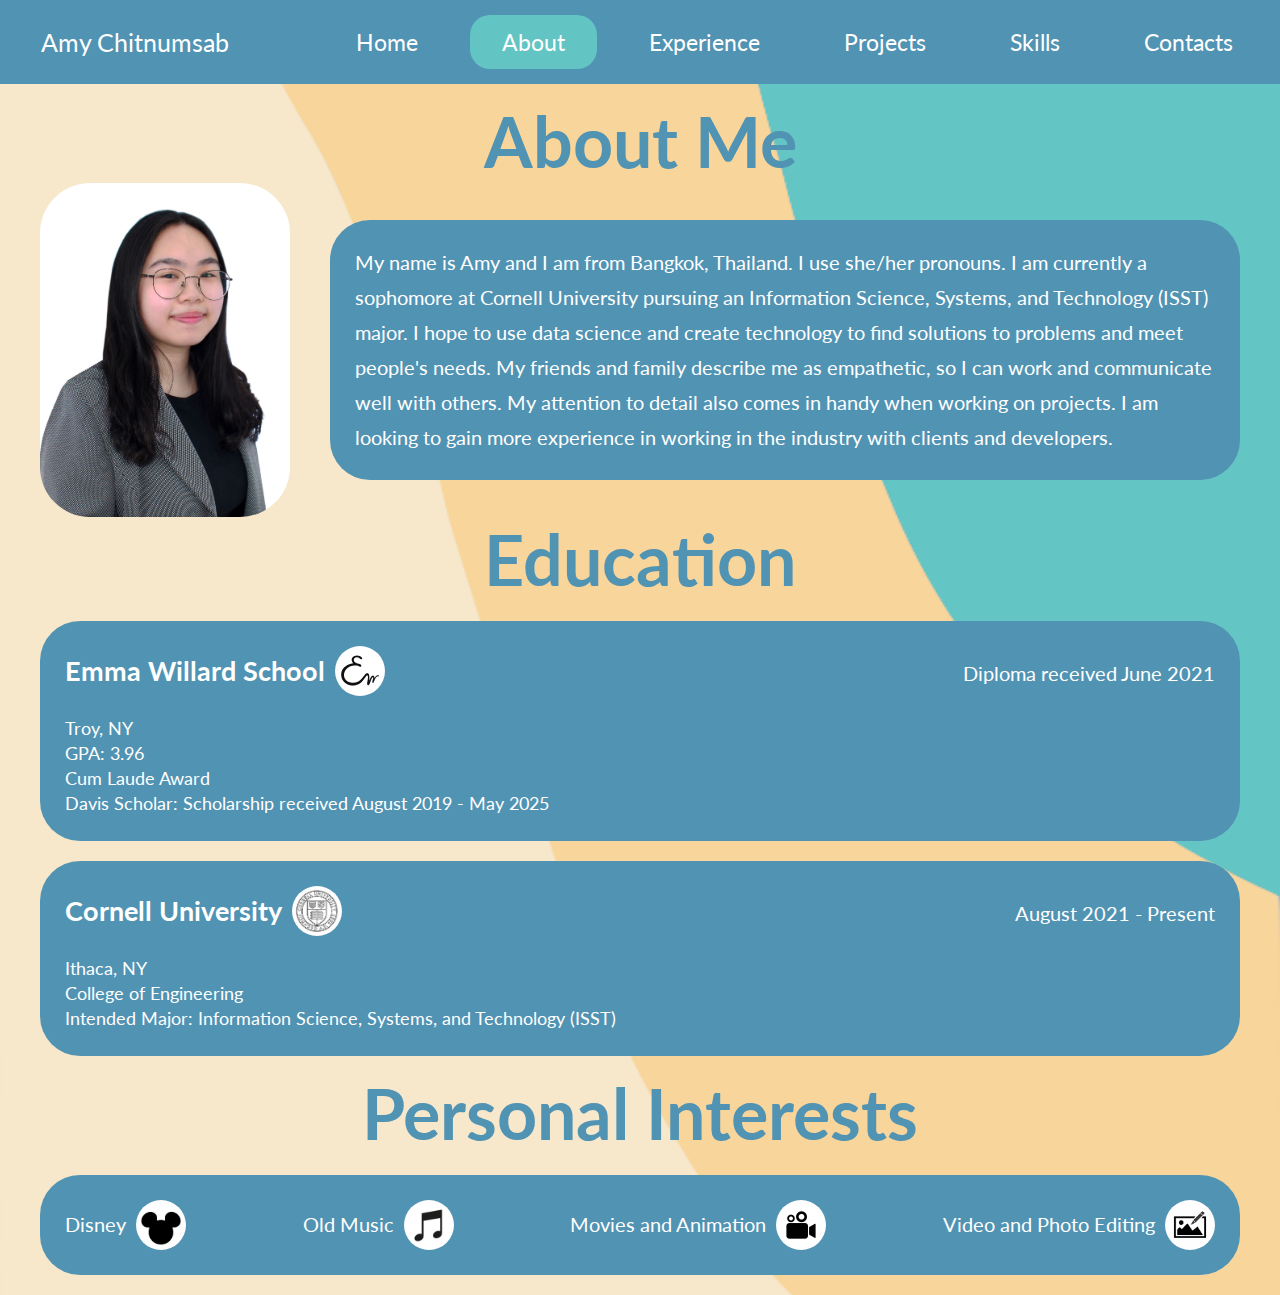
==== commit eb5c0ec8: "edited" ====
--- a/about.html
+++ b/about.html
@@ -42,7 +42,7 @@
             <img src="Images/Portrait.jpg" alt="Portrait" class="portrait">
             <span class="about-span">My name is Amy and I am from Bangkok, Thailand. I use she/her pronouns. I am currently a sophomore at Cornell University 
                 pursuing an Information Science, Systems, and Technology (ISST) major. I hope to use data science and create technology to find solutions to 
-                problems and meet people's needs.  One of my strengths is that I am empathetic, so I can work and communicate well with others. My attention 
+                problems and meet people's needs.  My friends and family describe me as empathetic, so I can work and communicate well with others. My attention 
                 to detail also comes in handy when working on projects. I am looking to gain more experience in working in the industry with clients and 
                 developers.
             </span>
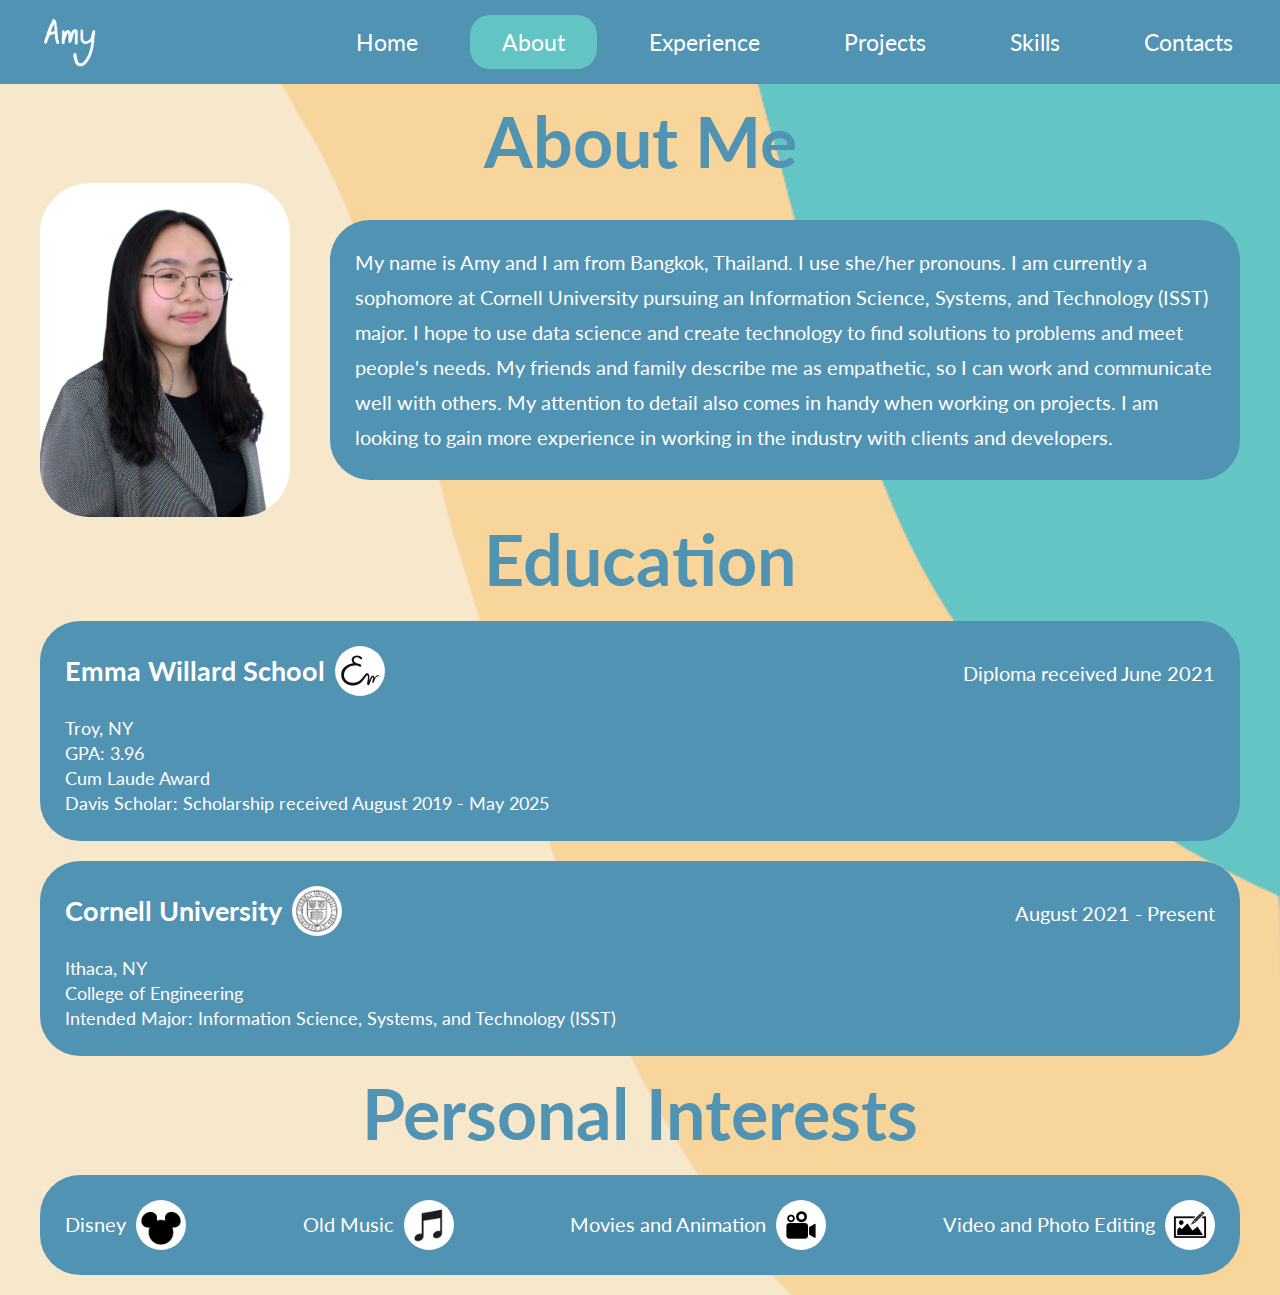
==== commit 5fabb457: "edited (8/3/22)" ====
--- a/about.html
+++ b/about.html
@@ -10,7 +10,7 @@
     <body>
         <!--------------------------------------------------------NAVIGATION BAR-------------------------------------------------------->
         <div class="navbar" id="topnav"> 
-            <div class="name">Amy Chitnumsab</div>
+            <img src="Images/Name.png" alt="Name" width="60px" height="60px" class="name">
             <nav>
                 <a href="index.html">Home</a>
                 <a href="about.html" class="active">About</a>
--- a/stylesheet.css
+++ b/stylesheet.css
@@ -125,11 +125,7 @@
 }
 
 .name {
-  margin-left: 25px;
-  padding: 0px 16px;
-  text-align: center;
-  font-size: 25px;
-  color: #FFFFFF;
+  padding: 10px 40px;
 }
 
 nav {
@@ -300,40 +296,37 @@
 @media screen and (max-width: 1000px) { /**********TABLET SCREEN SIZE**********/
   /*TOP NAVIGATION BAR*/
   .name {
-    font-size: 20px;
+    position: absolute;
+    top: 0;
   }
 
   nav {
-    display: block;
-    text-decoration: none;
-    padding: 0px 40px;
+    padding: 0px 10px;
   }
 
   nav a {
     margin: 10px;
     font-size: 17px;
-  }
-
-  .navbar a {
-    display: block;
-    color: #FFFFFF;
-    padding: 20px 20px;
+    padding: 15px 15px;
+    text-align: left;
   }
 
   .navbar a.active {
     background-color: #62C4C3;
   }
 
+  .navbar a:not(:active) {
+    display: none;
+  }
+
+  .navbar a.pull-out {
+    display: block;
+    padding: 30px 20px;
+    color: #FFFFFF;
+  }
+
   .navbar .pull-out:hover {
     color: #62C4C3;
-  }
-
-  .navbar a:not(:active) {
-    display: none;
-  }
-
-  .navbar a.pull-out {
-    display: block;
   }
 
   .navbar.responsive .pull-out {
@@ -342,9 +335,15 @@
     top: 0;
   }
 
+  .navbar.responsive nav {
+    display: flex;
+    flex-direction: column;
+    justify-content: flex-start;
+    margin-top: 80px;
+  }
+
   .navbar.responsive a {
     display: block;
-    text-align: center;
   }
 
   /*TEXTBOXES*/
@@ -456,40 +455,37 @@
 @media screen and (max-width: 500px) { /**********PHONE SCREEN SIZE**********/
   /*TOP NAVIGATION BAR*/
   .name {
-    font-size: 20px;
+    position: absolute;
+    top: 0;
   }
 
   nav {
-    display: block;
-    text-decoration: none;
-    padding: 0px 40px;
+    padding: 0px 10px;
   }
 
   nav a {
     margin: 10px;
     font-size: 17px;
-  }
-
-  .navbar a {
-    display: block;
-    color: #FFFFFF;
-    padding: 20px 20px;
+    padding: 15px 15px;
+    text-align: left;
   }
 
   .navbar a.active {
     background-color: #62C4C3;
   }
 
+  .navbar a:not(:active) {
+    display: none;
+  }
+
+  .navbar a.pull-out {
+    display: block;
+    padding: 30px 20px;
+    color: #FFFFFF;
+  }
+
   .navbar .pull-out:hover {
     color: #62C4C3;
-  }
-
-  .navbar a:not(:active) {
-    display: none;
-  }
-
-  .navbar a.pull-out {
-    display: block;
   }
 
   .navbar.responsive .pull-out {
@@ -498,9 +494,15 @@
     top: 0;
   }
 
+  .navbar.responsive nav {
+    display: flex;
+    flex-direction: column;
+    justify-content: flex-start;
+    margin-top: 80px;
+  }
+
   .navbar.responsive a {
     display: block;
-    text-align: center;
   }
 
   /*TEXTBOXES*/
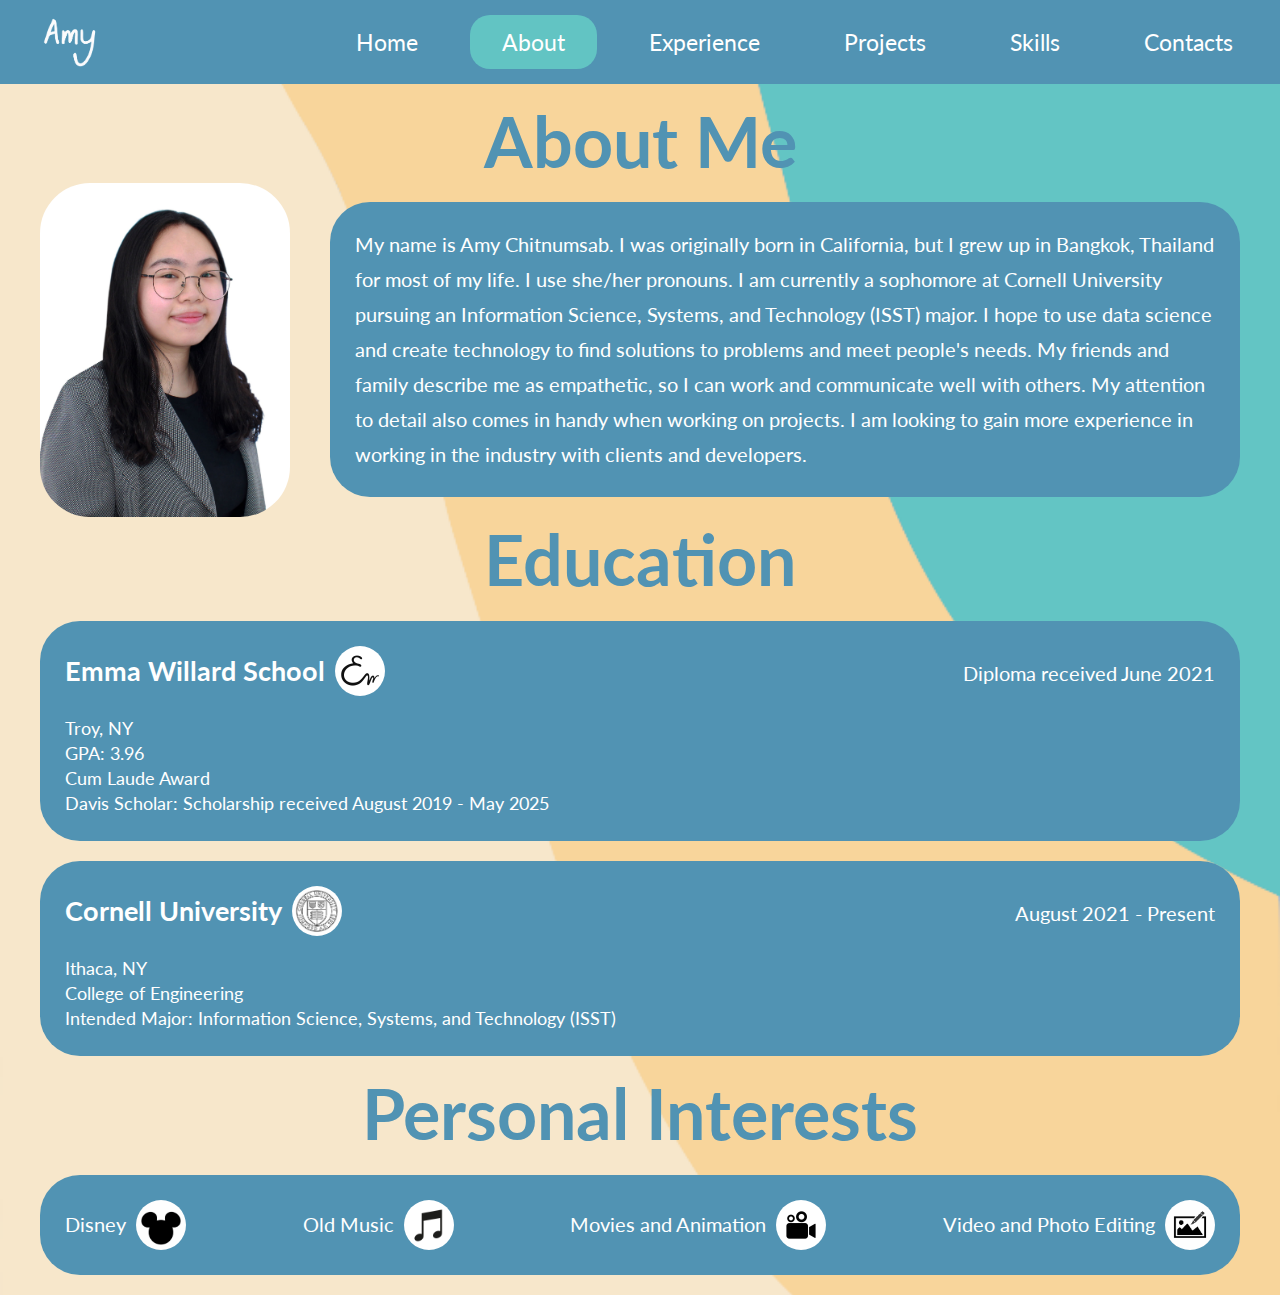
==== commit 76f3be94: "edited (about)" ====
--- a/about.html
+++ b/about.html
@@ -40,11 +40,11 @@
 
         <div class="about">
             <img src="Images/Portrait.jpg" alt="Portrait" class="portrait">
-            <span class="about-span">My name is Amy and I am from Bangkok, Thailand. I use she/her pronouns. I am currently a sophomore at Cornell University 
-                pursuing an Information Science, Systems, and Technology (ISST) major. I hope to use data science and create technology to find solutions to 
-                problems and meet people's needs.  My friends and family describe me as empathetic, so I can work and communicate well with others. My attention 
-                to detail also comes in handy when working on projects. I am looking to gain more experience in working in the industry with clients and 
-                developers.
+            <span class="about-span">My name is Amy Chitnumsab. I was originally born in California, but I grew up in Bangkok, Thailand for most of my life. I use 
+                she/her pronouns. I am currently a sophomore at Cornell University pursuing an Information Science, Systems, and Technology (ISST) major. I hope 
+                to use data science and create technology to find solutions to problems and meet people's needs.  My friends and family describe me as empathetic, 
+                so I can work and communicate well with others. My attention to detail also comes in handy when working on projects. I am looking to gain more 
+                experience in working in the industry with clients and developers.
             </span>
         </div>
 
--- a/stylesheet.css
+++ b/stylesheet.css
@@ -293,8 +293,9 @@
 }
 
 /*************************** RESPONSIVE DESIGN ***************************/
+
 @media screen and (max-width: 1000px) { /**********TABLET SCREEN SIZE**********/
-  /*TOP NAVIGATION BAR*/
+  /**********TOP NAVIGATION BAR***********/
   .name {
     position: absolute;
     top: 0;
@@ -346,7 +347,7 @@
     display: block;
   }
 
-  /*TEXTBOXES*/
+  /**********TEXTBOXES**********/
   .title {
     font-size: 50px;
   }
@@ -393,7 +394,7 @@
     gap: 15px;
   }
 
-  /*HOME PAGE*/
+  /**********HOME PAGE**********/
   .home-title {
     font-size: 70px;
   }
@@ -409,7 +410,7 @@
     margin-bottom: 20px;
   }
 
-  /*ABOUT PAGE*/
+  /**********ABOUT PAGE**********/
   .about {
     flex-direction: column;
     row-gap: 20px;
@@ -434,7 +435,7 @@
     row-gap: 20px;
   }
 
-  /*PROJECTS PAGE*/
+  /**********PROJECTS PAGE**********/
   .demo {
     flex-direction: column;
     justify-content: flex-start;
@@ -453,7 +454,7 @@
 }
 
 @media screen and (max-width: 500px) { /**********PHONE SCREEN SIZE**********/
-  /*TOP NAVIGATION BAR*/
+  /**********TOP NAVIGATION BAR**********/
   .name {
     position: absolute;
     top: 0;
@@ -505,7 +506,7 @@
     display: block;
   }
 
-  /*TEXTBOXES*/
+  /**********TEXTBOXES**********/
   .title {
     font-size: 50px;
   }
@@ -551,7 +552,7 @@
     gap: 15px;
   }
 
-  /*HOME PAGE*/
+  /**********HOME PAGE**********/
   .home-title {
     font-size: 50px;
   }
@@ -567,7 +568,7 @@
     margin-bottom: 20px;
   }
 
-  /*ABOUT PAGE*/
+  /**********ABOUT PAGE**********/
   .about {
     flex-direction: column;
     justify-content: space-evenly; 
@@ -593,7 +594,7 @@
     row-gap: 20px;
   }
 
-  /*PROJECTS PAGE*/
+  /**********PROJECTS PAGE**********/
   .demo {
     justify-content: flex-start;
     align-content: center;
